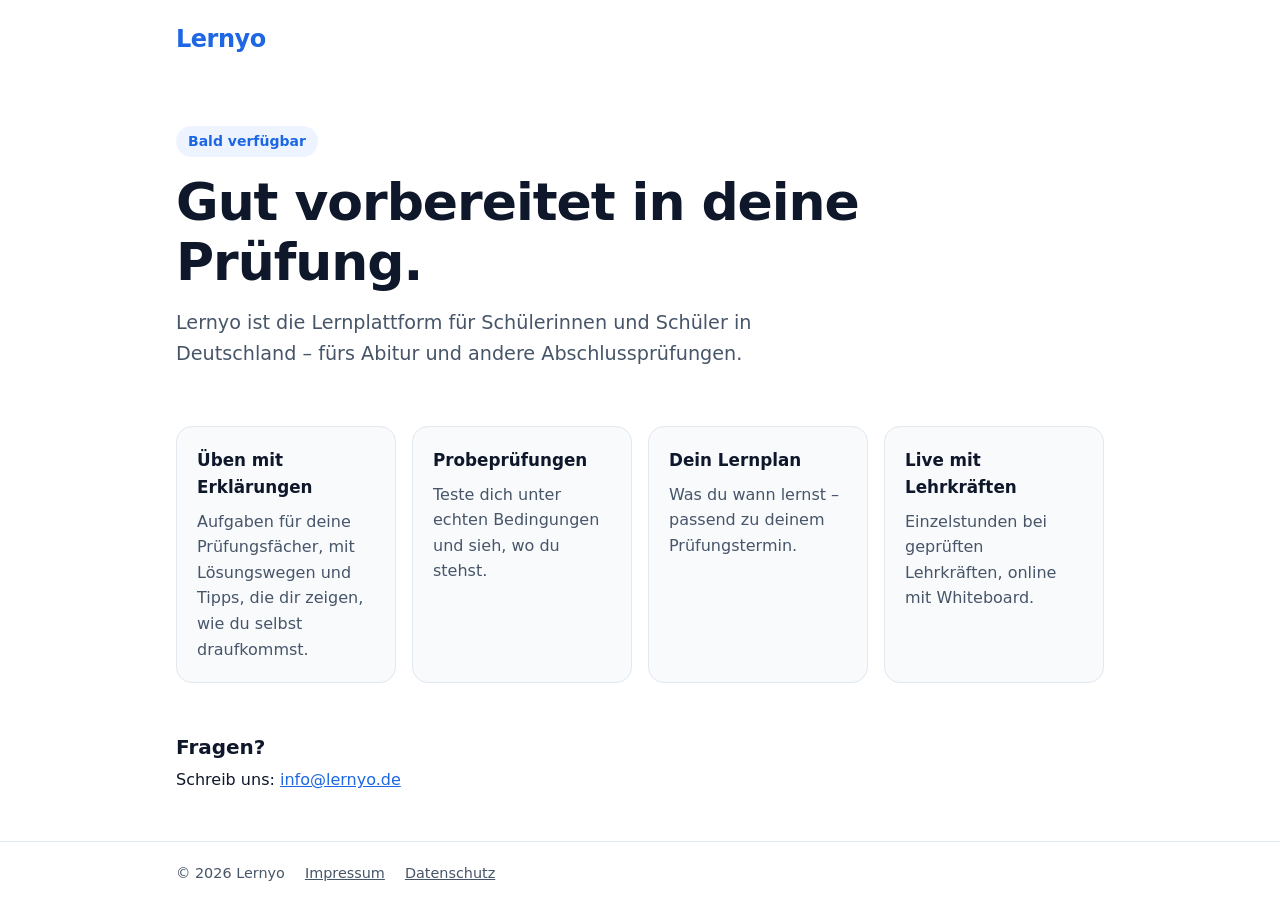
==== index.html @ 86270502 "Lernyo landing page with Impressum and privacy notice Co-Authored-By: Claude Opus 5.5 <noreply@anthr" ====
<!doctype html>
<html lang="de">
<head>
<meta charset="utf-8">
<meta name="viewport" content="width=device-width, initial-scale=1">
<title>Lernyo – Prüfungsvorbereitung für die Schule</title>
<meta name="description" content="Lernyo bereitet dich auf deine Prüfungen vor: Übungsaufgaben mit Erklärungen, Probeprüfungen, dein Lernplan und Live-Unterricht mit geprüften Lehrkräften.">
<link rel="icon" href="favicon.svg" type="image/svg+xml">
<link rel="stylesheet" href="style.css">
</head>
<body>
<header class="top"><div class="wrap"><a class="logo" href="./">Lernyo</a></div></header>
<main class="wrap">
  <section class="hero">
    <p class="badge">Bald verfügbar</p>
    <h1>Gut vorbereitet in deine Prüfung.</h1>
    <p class="lead">Lernyo ist die Lernplattform für Schülerinnen und Schüler in Deutschland – fürs Abitur und andere Abschlussprüfungen.</p>
  </section>
  <section class="features" aria-label="Was dich erwartet">
    <article>
      <h2>Üben mit Erklärungen</h2>
      <p>Aufgaben für deine Prüfungsfächer, mit Lösungswegen und Tipps, die dir zeigen, wie du selbst draufkommst.</p>
    </article>
    <article>
      <h2>Probeprüfungen</h2>
      <p>Teste dich unter echten Bedingungen und sieh, wo du stehst.</p>
    </article>
    <article>
      <h2>Dein Lernplan</h2>
      <p>Was du wann lernst – passend zu deinem Prüfungstermin.</p>
    </article>
    <article>
      <h2>Live mit Lehrkräften</h2>
      <p>Einzelstunden bei geprüften Lehrkräften, online mit Whiteboard.</p>
    </article>
  </section>
  <section class="contact">
    <h2>Fragen?</h2>
    <p>Schreib uns: <a href="mailto:info@lernyo.de">info@lernyo.de</a></p>
  </section>
</main>
<footer><div class="wrap foot">
  <span>© 2026 Lernyo</span>
  <a href="impressum.html">Impressum</a>
  <a href="datenschutz.html">Datenschutz</a>
</div></footer>
</body>
</html>
---- style.css ----
:root {
  --brand: #1d67e4;
  --brand-text: #1d67e4;
  --brand-soft: #eef4ff;
  --text: #0f172a;
  --muted: #475569;
  --bg: #ffffff;
  --card: #f8fafc;
  --border: #e2e8f0;
}
@media (prefers-color-scheme: dark) {
  :root {
    --brand-text: #9dbdfb;
    --brand-soft: #13254a;
    --text: #e2e8f0;
    --muted: #94a3b8;
    --bg: #0b1220;
    --card: #111a2e;
    --border: #1f2a44;
  }
}
* { box-sizing: border-box; }
html { -webkit-text-size-adjust: 100%; }
body {
  margin: 0;
  font-family: system-ui, -apple-system, "Segoe UI", Roboto, "Helvetica Neue", Arial, sans-serif;
  color: var(--text);
  background: var(--bg);
  line-height: 1.6;
}
.wrap { max-width: 960px; margin: 0 auto; padding: 0 16px; }
a { color: var(--brand-text); }
header.top { padding: 20px 0; }
.logo { font-weight: 800; font-size: 1.5rem; color: var(--brand-text); text-decoration: none; letter-spacing: -0.02em; }
.hero { padding: 48px 0 32px; }
.badge {
  display: inline-block; margin: 0 0 16px; padding: 4px 12px; border-radius: 999px;
  background: var(--brand-soft); color: var(--brand-text); font-weight: 600; font-size: .875rem;
}
h1 { font-size: clamp(2rem, 5vw, 3.25rem); line-height: 1.15; margin: 0 0 16px; letter-spacing: -0.02em; }
.lead { font-size: 1.2rem; color: var(--muted); max-width: 640px; margin: 0; }
.features { display: grid; grid-template-columns: repeat(auto-fit, minmax(210px, 1fr)); gap: 16px; padding: 24px 0 40px; }
.features article { background: var(--card); border: 1px solid var(--border); border-radius: 16px; padding: 20px; }
.features h2 { font-size: 1.05rem; margin: 0 0 8px; }
.features p { margin: 0; color: var(--muted); }
.contact { padding: 8px 0 48px; }
.contact h2 { font-size: 1.25rem; margin: 0 0 4px; }
.contact p { margin: 0; }
footer { border-top: 1px solid var(--border); }
.foot { display: flex; flex-wrap: wrap; gap: 20px; padding-top: 20px; padding-bottom: 32px; color: var(--muted); font-size: .9rem; }
.foot a { color: var(--muted); }
.legal { padding-top: 24px; padding-bottom: 48px; }
.legal > * { max-width: 720px; }
.legal h1 { font-size: 2rem; }
.legal h2 { font-size: 1.15rem; margin: 28px 0 6px; }
.legal p { margin: 0 0 8px; }
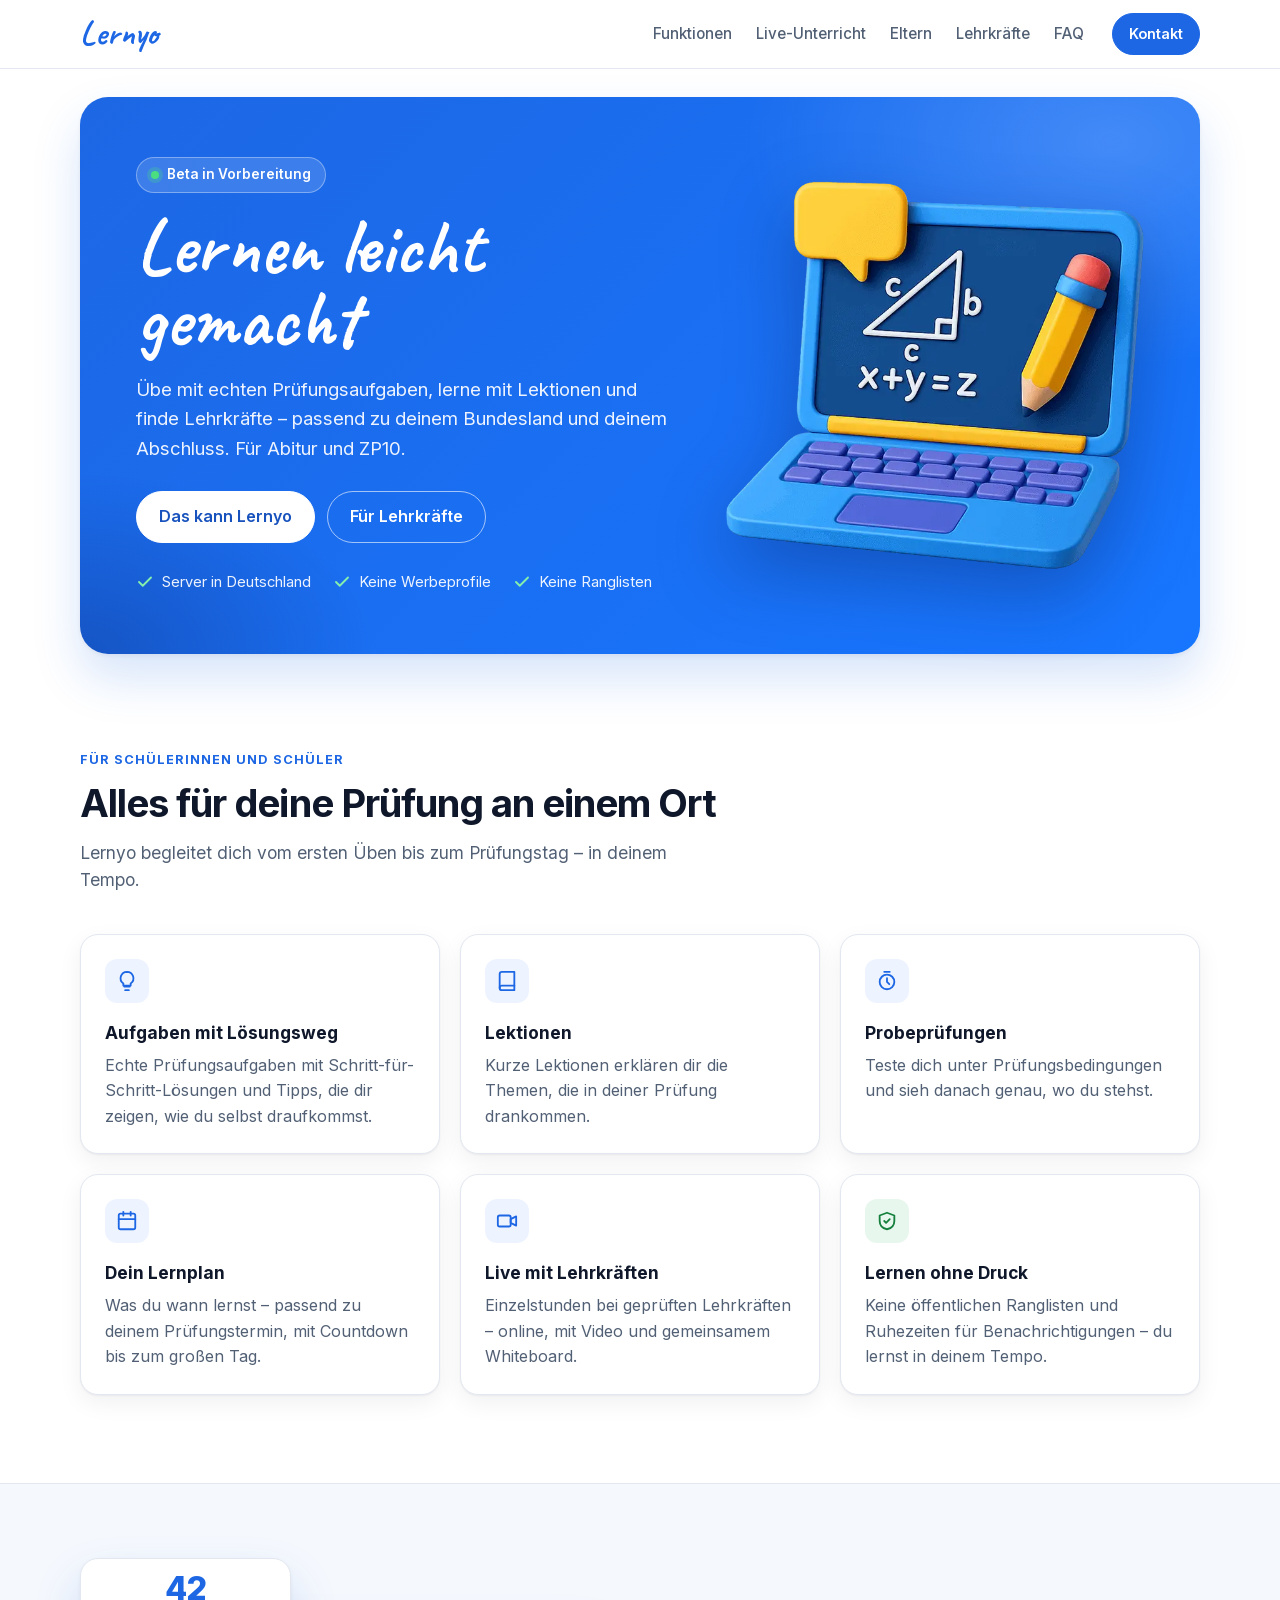
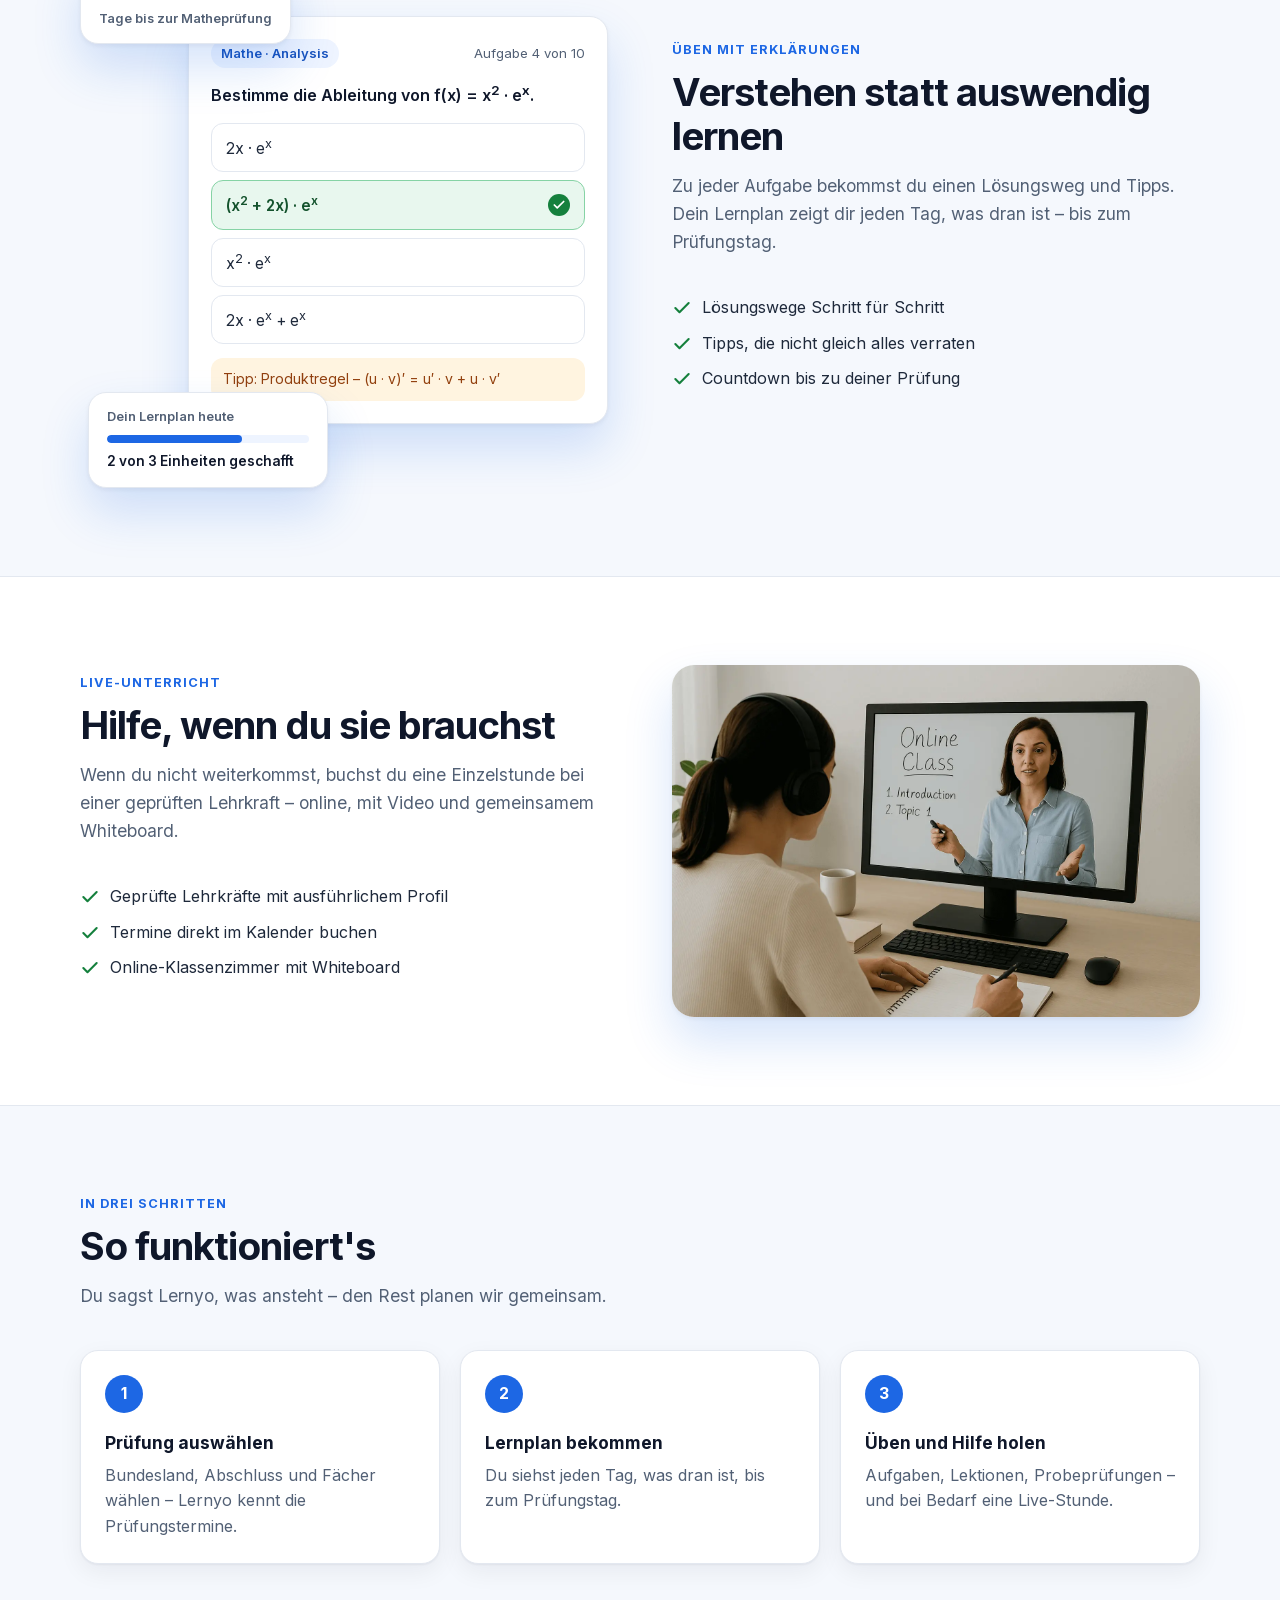
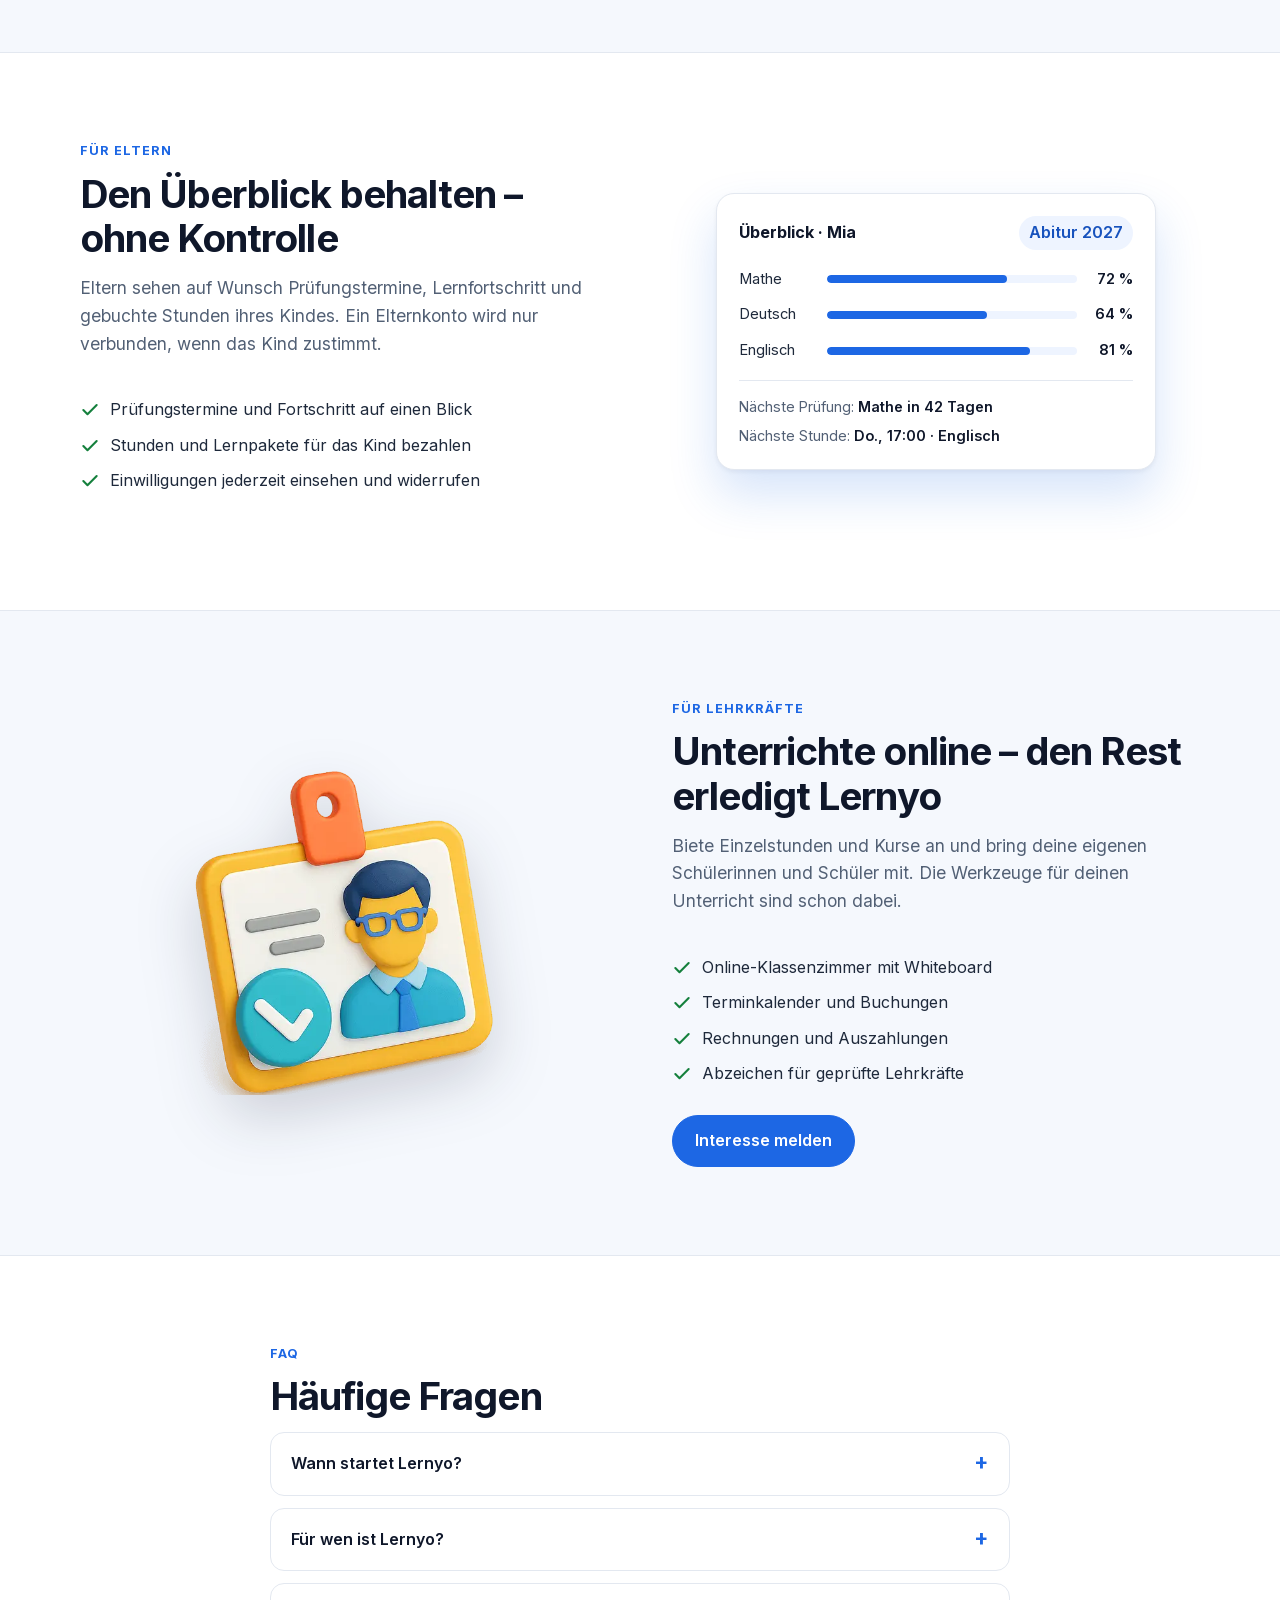
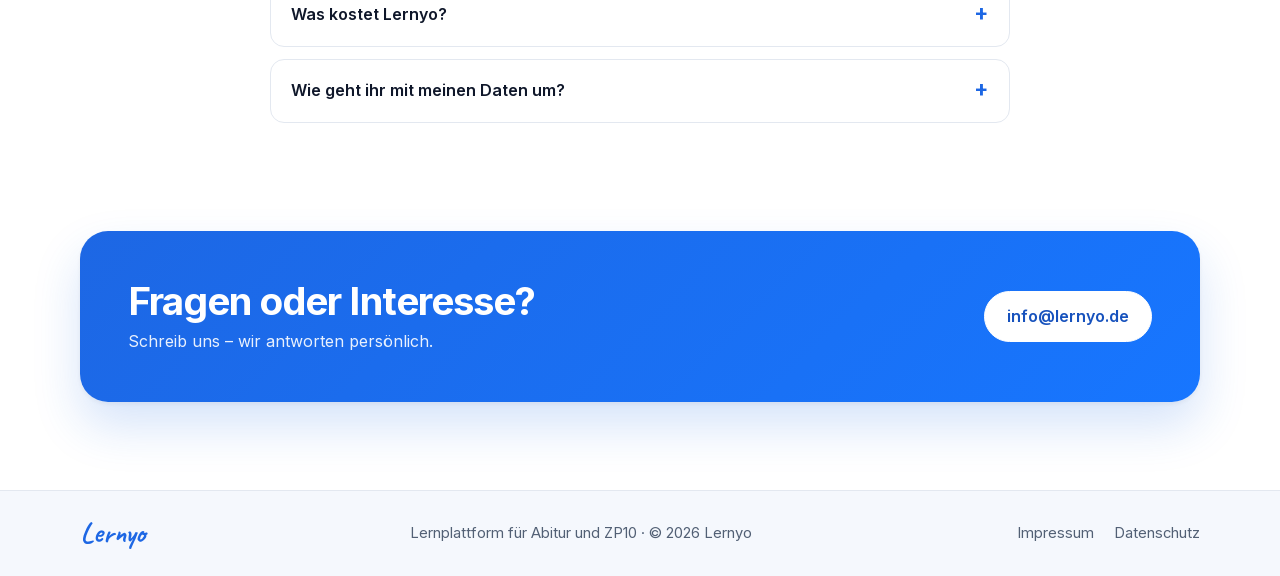
==== commit 92a01485: "Redesign the landing page in the style of the Lernyo app Hero "Lernen leicht gemacht" with the app's" ====
--- a/index.html
+++ b/index.html
@@ -3,46 +3,269 @@
 <head>
 <meta charset="utf-8">
 <meta name="viewport" content="width=device-width, initial-scale=1">
-<title>Lernyo – Prüfungsvorbereitung für die Schule</title>
-<meta name="description" content="Lernyo bereitet dich auf deine Prüfungen vor: Übungsaufgaben mit Erklärungen, Probeprüfungen, dein Lernplan und Live-Unterricht mit geprüften Lehrkräften.">
+<title>Lernyo – Lernen und üben für Abitur & ZP10</title>
+<meta name="description" content="Übe mit echten Prüfungsaufgaben, lerne mit Lektionen und finde Lehrkräfte – passend zu deinem Bundesland und deinem Abschluss. Lernyo für Abitur und ZP10.">
+<meta property="og:title" content="Lernyo – Lernen und üben für Abitur & ZP10">
+<meta property="og:description" content="Echte Prüfungsaufgaben mit Lösungsweg, Lektionen, Lernplan und Live-Unterricht mit geprüften Lehrkräften.">
+<meta property="og:type" content="website">
+<meta property="og:url" content="https://lernyo.de/">
+<meta property="og:locale" content="de_DE">
+<meta name="theme-color" content="#1d67e4">
 <link rel="icon" href="favicon.svg" type="image/svg+xml">
+<link rel="preload" href="fonts/caveat-latin.woff2" as="font" type="font/woff2" crossorigin>
+<link rel="preload" href="fonts/inter-latin.woff2" as="font" type="font/woff2" crossorigin>
 <link rel="stylesheet" href="style.css">
 </head>
 <body>
-<header class="top"><div class="wrap"><a class="logo" href="./">Lernyo</a></div></header>
-<main class="wrap">
+<header class="site-header">
+  <div class="wrap nav">
+    <a class="logo" href="./">Lernyo</a>
+    <nav class="nav-links" aria-label="Hauptnavigation">
+      <a href="#funktionen">Funktionen</a>
+      <a href="#live">Live-Unterricht</a>
+      <a href="#eltern">Eltern</a>
+      <a href="#lehrkraefte">Lehrkräfte</a>
+      <a href="#faq">FAQ</a>
+    </nav>
+    <a class="btn btn-small" href="#kontakt">Kontakt</a>
+  </div>
+</header>
+
+<main>
   <section class="hero">
-    <p class="badge">Bald verfügbar</p>
-    <h1>Gut vorbereitet in deine Prüfung.</h1>
-    <p class="lead">Lernyo ist die Lernplattform für Schülerinnen und Schüler in Deutschland – fürs Abitur und andere Abschlussprüfungen.</p>
-  </section>
-  <section class="features" aria-label="Was dich erwartet">
-    <article>
-      <h2>Üben mit Erklärungen</h2>
-      <p>Aufgaben für deine Prüfungsfächer, mit Lösungswegen und Tipps, die dir zeigen, wie du selbst draufkommst.</p>
-    </article>
-    <article>
-      <h2>Probeprüfungen</h2>
-      <p>Teste dich unter echten Bedingungen und sieh, wo du stehst.</p>
-    </article>
-    <article>
-      <h2>Dein Lernplan</h2>
-      <p>Was du wann lernst – passend zu deinem Prüfungstermin.</p>
-    </article>
-    <article>
-      <h2>Live mit Lehrkräften</h2>
-      <p>Einzelstunden bei geprüften Lehrkräften, online mit Whiteboard.</p>
-    </article>
-  </section>
-  <section class="contact">
-    <h2>Fragen?</h2>
-    <p>Schreib uns: <a href="mailto:info@lernyo.de">info@lernyo.de</a></p>
+    <div class="wrap">
+      <div class="hero-card">
+        <div>
+          <p class="badge"><span class="dot"></span>Beta in Vorbereitung</p>
+          <h1>Lernen leicht gemacht</h1>
+          <p class="lead">Übe mit echten Prüfungsaufgaben, lerne mit Lektionen und finde Lehrkräfte – passend zu deinem Bundesland und deinem Abschluss. Für Abitur und ZP10.</p>
+          <div class="cta-row">
+            <a class="btn btn-white" href="#funktionen">Das kann Lernyo</a>
+            <a class="btn btn-outline-white" href="#lehrkraefte">Für Lehrkräfte</a>
+          </div>
+          <ul class="trust">
+            <li><svg viewBox="0 0 24 24" fill="none" stroke="currentColor" stroke-width="2.5" stroke-linecap="round" stroke-linejoin="round" aria-hidden="true"><path d="M20 6 9 17l-5-5"/></svg>Server in Deutschland</li>
+            <li><svg viewBox="0 0 24 24" fill="none" stroke="currentColor" stroke-width="2.5" stroke-linecap="round" stroke-linejoin="round" aria-hidden="true"><path d="M20 6 9 17l-5-5"/></svg>Keine Werbeprofile</li>
+            <li><svg viewBox="0 0 24 24" fill="none" stroke="currentColor" stroke-width="2.5" stroke-linecap="round" stroke-linejoin="round" aria-hidden="true"><path d="M20 6 9 17l-5-5"/></svg>Keine Ranglisten</li>
+          </ul>
+        </div>
+        <img class="hero-img" src="img/hero-laptop.webp" width="669" height="669" alt="">
+      </div>
+    </div>
+  </section>
+
+  <section class="section" id="funktionen">
+    <div class="wrap">
+      <p class="eyebrow">Für Schülerinnen und Schüler</p>
+      <h2>Alles für deine Prüfung an einem Ort</h2>
+      <p class="section-lead">Lernyo begleitet dich vom ersten Üben bis zum Prüfungstag – in deinem Tempo.</p>
+      <div class="grid-3">
+        <article class="card">
+          <div class="icon"><svg viewBox="0 0 24 24" fill="none" stroke="currentColor" stroke-width="2" stroke-linecap="round" stroke-linejoin="round" aria-hidden="true"><path d="M9 18h6"/><path d="M10 22h4"/><path d="M12 2a7 7 0 0 0-4 12.74V17h8v-2.26A7 7 0 0 0 12 2z"/></svg></div>
+          <h3>Aufgaben mit Lösungsweg</h3>
+          <p>Echte Prüfungsaufgaben mit Schritt-für-Schritt-Lösungen und Tipps, die dir zeigen, wie du selbst draufkommst.</p>
+        </article>
+        <article class="card">
+          <div class="icon"><svg viewBox="0 0 24 24" fill="none" stroke="currentColor" stroke-width="2" stroke-linecap="round" stroke-linejoin="round" aria-hidden="true"><path d="M4 19.5A2.5 2.5 0 0 1 6.5 17H20"/><path d="M6.5 2H20v20H6.5A2.5 2.5 0 0 1 4 19.5v-15A2.5 2.5 0 0 1 6.5 2z"/></svg></div>
+          <h3>Lektionen</h3>
+          <p>Kurze Lektionen erklären dir die Themen, die in deiner Prüfung drankommen.</p>
+        </article>
+        <article class="card">
+          <div class="icon"><svg viewBox="0 0 24 24" fill="none" stroke="currentColor" stroke-width="2" stroke-linecap="round" stroke-linejoin="round" aria-hidden="true"><circle cx="12" cy="13" r="8"/><path d="M12 9v4l2.5 2.5"/><path d="M9 2h6"/></svg></div>
+          <h3>Probeprüfungen</h3>
+          <p>Teste dich unter Prüfungsbedingungen und sieh danach genau, wo du stehst.</p>
+        </article>
+        <article class="card">
+          <div class="icon"><svg viewBox="0 0 24 24" fill="none" stroke="currentColor" stroke-width="2" stroke-linecap="round" stroke-linejoin="round" aria-hidden="true"><rect x="3" y="4" width="18" height="17" rx="2"/><path d="M8 2v4"/><path d="M16 2v4"/><path d="M3 10h18"/></svg></div>
+          <h3>Dein Lernplan</h3>
+          <p>Was du wann lernst – passend zu deinem Prüfungstermin, mit Countdown bis zum großen Tag.</p>
+        </article>
+        <article class="card">
+          <div class="icon"><svg viewBox="0 0 24 24" fill="none" stroke="currentColor" stroke-width="2" stroke-linecap="round" stroke-linejoin="round" aria-hidden="true"><rect x="2" y="6" width="14" height="12" rx="2"/><path d="m16 10 6-3v10l-6-3z"/></svg></div>
+          <h3>Live mit Lehrkräften</h3>
+          <p>Einzelstunden bei geprüften Lehrkräften – online, mit Video und gemeinsamem Whiteboard.</p>
+        </article>
+        <article class="card">
+          <div class="icon green"><svg viewBox="0 0 24 24" fill="none" stroke="currentColor" stroke-width="2" stroke-linecap="round" stroke-linejoin="round" aria-hidden="true"><path d="M12 3 4 6v6c0 5 3.5 8 8 9 4.5-1 8-4 8-9V6z"/><path d="m9 12 2 2 4-4"/></svg></div>
+          <h3>Lernen ohne Druck</h3>
+          <p>Keine öffentlichen Ranglisten und Ruhezeiten für Benachrichtigungen – du lernst in deinem Tempo.</p>
+        </article>
+      </div>
+    </div>
+  </section>
+
+  <section class="section alt" id="ueben">
+    <div class="wrap split">
+      <div class="visual practice-visual" aria-hidden="true">
+        <div class="mock float countdown">
+          <p class="big">42</p>
+          <p class="small-label">Tage bis zur Matheprüfung</p>
+        </div>
+        <div class="mock q-card">
+          <div class="q-head"><span class="chip">Mathe · Analysis</span><span>Aufgabe 4 von 10</span></div>
+          <p class="q-text">Bestimme die Ableitung von f(x) = x<sup>2</sup> · e<sup>x</sup>.</p>
+          <ul class="q-opts">
+            <li><span>2x · e<sup>x</sup></span></li>
+            <li class="ok"><span>(x<sup>2</sup> + 2x) · e<sup>x</sup></span><span class="tick"><svg viewBox="0 0 24 24" fill="none" stroke="currentColor" stroke-width="3" stroke-linecap="round" stroke-linejoin="round"><path d="M20 6 9 17l-5-5"/></svg></span></li>
+            <li><span>x<sup>2</sup> · e<sup>x</sup></span></li>
+            <li><span>2x · e<sup>x</sup> + e<sup>x</sup></span></li>
+          </ul>
+          <p class="q-hint">Tipp: Produktregel – (u · v)′ = u′ · v + u · v′</p>
+        </div>
+        <div class="mock float plan">
+          <p class="small-label">Dein Lernplan heute</p>
+          <div class="meter"><span style="width: 67%"></span></div>
+          <p class="plan-meta">2 von 3 Einheiten geschafft</p>
+        </div>
+      </div>
+      <div>
+        <p class="eyebrow">Üben mit Erklärungen</p>
+        <h2>Verstehen statt auswendig lernen</h2>
+        <p class="section-lead">Zu jeder Aufgabe bekommst du einen Lösungsweg und Tipps. Dein Lernplan zeigt dir jeden Tag, was dran ist – bis zum Prüfungstag.</p>
+        <ul class="checks">
+          <li><svg viewBox="0 0 24 24" fill="none" stroke="currentColor" stroke-width="2.5" stroke-linecap="round" stroke-linejoin="round" aria-hidden="true"><path d="M20 6 9 17l-5-5"/></svg>Lösungswege Schritt für Schritt</li>
+          <li><svg viewBox="0 0 24 24" fill="none" stroke="currentColor" stroke-width="2.5" stroke-linecap="round" stroke-linejoin="round" aria-hidden="true"><path d="M20 6 9 17l-5-5"/></svg>Tipps, die nicht gleich alles verraten</li>
+          <li><svg viewBox="0 0 24 24" fill="none" stroke="currentColor" stroke-width="2.5" stroke-linecap="round" stroke-linejoin="round" aria-hidden="true"><path d="M20 6 9 17l-5-5"/></svg>Countdown bis zu deiner Prüfung</li>
+        </ul>
+      </div>
+    </div>
+  </section>
+
+  <section class="section" id="live">
+    <div class="wrap split">
+      <div>
+        <p class="eyebrow">Live-Unterricht</p>
+        <h2>Hilfe, wenn du sie brauchst</h2>
+        <p class="section-lead">Wenn du nicht weiterkommst, buchst du eine Einzelstunde bei einer geprüften Lehrkraft – online, mit Video und gemeinsamem Whiteboard.</p>
+        <ul class="checks">
+          <li><svg viewBox="0 0 24 24" fill="none" stroke="currentColor" stroke-width="2.5" stroke-linecap="round" stroke-linejoin="round" aria-hidden="true"><path d="M20 6 9 17l-5-5"/></svg>Geprüfte Lehrkräfte mit ausführlichem Profil</li>
+          <li><svg viewBox="0 0 24 24" fill="none" stroke="currentColor" stroke-width="2.5" stroke-linecap="round" stroke-linejoin="round" aria-hidden="true"><path d="M20 6 9 17l-5-5"/></svg>Termine direkt im Kalender buchen</li>
+          <li><svg viewBox="0 0 24 24" fill="none" stroke="currentColor" stroke-width="2.5" stroke-linecap="round" stroke-linejoin="round" aria-hidden="true"><path d="M20 6 9 17l-5-5"/></svg>Online-Klassenzimmer mit Whiteboard</li>
+        </ul>
+      </div>
+      <div class="visual">
+        <img class="photo" src="img/online-class.webp" width="1536" height="1024" loading="lazy" decoding="async" alt="Eine Schülerin mit Kopfhörern verfolgt am Bildschirm eine Online-Unterrichtsstunde.">
+      </div>
+    </div>
+  </section>
+
+  <section class="section alt" id="so-gehts">
+    <div class="wrap">
+      <p class="eyebrow">In drei Schritten</p>
+      <h2>So funktioniert's</h2>
+      <p class="section-lead">Du sagst Lernyo, was ansteht – den Rest planen wir gemeinsam.</p>
+      <ol class="steps">
+        <li class="card">
+          <span class="step-num">1</span>
+          <h3>Prüfung auswählen</h3>
+          <p>Bundesland, Abschluss und Fächer wählen – Lernyo kennt die Prüfungstermine.</p>
+        </li>
+        <li class="card">
+          <span class="step-num">2</span>
+          <h3>Lernplan bekommen</h3>
+          <p>Du siehst jeden Tag, was dran ist, bis zum Prüfungstag.</p>
+        </li>
+        <li class="card">
+          <span class="step-num">3</span>
+          <h3>Üben und Hilfe holen</h3>
+          <p>Aufgaben, Lektionen, Probeprüfungen – und bei Bedarf eine Live-Stunde.</p>
+        </li>
+      </ol>
+    </div>
+  </section>
+
+  <section class="section" id="eltern">
+    <div class="wrap split">
+      <div>
+        <p class="eyebrow">Für Eltern</p>
+        <h2>Den Überblick behalten – ohne Kontrolle</h2>
+        <p class="section-lead">Eltern sehen auf Wunsch Prüfungstermine, Lernfortschritt und gebuchte Stunden ihres Kindes. Ein Elternkonto wird nur verbunden, wenn das Kind zustimmt.</p>
+        <ul class="checks">
+          <li><svg viewBox="0 0 24 24" fill="none" stroke="currentColor" stroke-width="2.5" stroke-linecap="round" stroke-linejoin="round" aria-hidden="true"><path d="M20 6 9 17l-5-5"/></svg>Prüfungstermine und Fortschritt auf einen Blick</li>
+          <li><svg viewBox="0 0 24 24" fill="none" stroke="currentColor" stroke-width="2.5" stroke-linecap="round" stroke-linejoin="round" aria-hidden="true"><path d="M20 6 9 17l-5-5"/></svg>Stunden und Lernpakete für das Kind bezahlen</li>
+          <li><svg viewBox="0 0 24 24" fill="none" stroke="currentColor" stroke-width="2.5" stroke-linecap="round" stroke-linejoin="round" aria-hidden="true"><path d="M20 6 9 17l-5-5"/></svg>Einwilligungen jederzeit einsehen und widerrufen</li>
+        </ul>
+      </div>
+      <div class="visual" aria-hidden="true">
+        <div class="mock parent">
+          <div class="parent-head"><strong>Überblick · Mia</strong><span class="chip">Abitur 2027</span></div>
+          <div class="subject-row"><span>Mathe</span><div class="meter"><span style="width: 72%"></span></div><b>72 %</b></div>
+          <div class="subject-row"><span>Deutsch</span><div class="meter"><span style="width: 64%"></span></div><b>64 %</b></div>
+          <div class="subject-row"><span>Englisch</span><div class="meter"><span style="width: 81%"></span></div><b>81 %</b></div>
+          <div class="parent-foot">
+            <span>Nächste Prüfung: <b>Mathe in 42 Tagen</b></span>
+            <span>Nächste Stunde: <b>Do., 17:00 · Englisch</b></span>
+          </div>
+        </div>
+      </div>
+    </div>
+  </section>
+
+  <section class="section alt" id="lehrkraefte">
+    <div class="wrap split">
+      <div class="visual">
+        <img class="badge-img" src="img/teacher-badge.webp" width="472" height="509" loading="lazy" decoding="async" alt="">
+      </div>
+      <div>
+        <p class="eyebrow">Für Lehrkräfte</p>
+        <h2>Unterrichte online – den Rest erledigt Lernyo</h2>
+        <p class="section-lead">Biete Einzelstunden und Kurse an und bring deine eigenen Schülerinnen und Schüler mit. Die Werkzeuge für deinen Unterricht sind schon dabei.</p>
+        <ul class="checks">
+          <li><svg viewBox="0 0 24 24" fill="none" stroke="currentColor" stroke-width="2.5" stroke-linecap="round" stroke-linejoin="round" aria-hidden="true"><path d="M20 6 9 17l-5-5"/></svg>Online-Klassenzimmer mit Whiteboard</li>
+          <li><svg viewBox="0 0 24 24" fill="none" stroke="currentColor" stroke-width="2.5" stroke-linecap="round" stroke-linejoin="round" aria-hidden="true"><path d="M20 6 9 17l-5-5"/></svg>Terminkalender und Buchungen</li>
+          <li><svg viewBox="0 0 24 24" fill="none" stroke="currentColor" stroke-width="2.5" stroke-linecap="round" stroke-linejoin="round" aria-hidden="true"><path d="M20 6 9 17l-5-5"/></svg>Rechnungen und Auszahlungen</li>
+          <li><svg viewBox="0 0 24 24" fill="none" stroke="currentColor" stroke-width="2.5" stroke-linecap="round" stroke-linejoin="round" aria-hidden="true"><path d="M20 6 9 17l-5-5"/></svg>Abzeichen für geprüfte Lehrkräfte</li>
+        </ul>
+        <a class="btn" href="mailto:info@lernyo.de">Interesse melden</a>
+      </div>
+    </div>
+  </section>
+
+  <section class="section" id="faq">
+    <div class="wrap faq">
+      <p class="eyebrow">FAQ</p>
+      <h2>Häufige Fragen</h2>
+      <details>
+        <summary>Wann startet Lernyo?</summary>
+        <p>Wir bereiten gerade die Beta-Phase vor. Wenn du von Anfang an dabei sein möchtest, schreib uns an <a href="mailto:info@lernyo.de">info@lernyo.de</a>.</p>
+      </details>
+      <details>
+        <summary>Für wen ist Lernyo?</summary>
+        <p>Für Schülerinnen und Schüler ab 14 Jahren, die sich auf das Abitur oder die ZP10 vorbereiten – und für ihre Eltern und Lehrkräfte.</p>
+      </details>
+      <details>
+        <summary>Was kostet Lernyo?</summary>
+        <p>Die Preise veröffentlichen wir zum Start der Beta.</p>
+      </details>
+      <details>
+        <summary>Wie geht ihr mit meinen Daten um?</summary>
+        <p>Lernyo läuft auf Servern in Deutschland. Wir verkaufen keine Daten, erstellen keine Werbeprofile und zeigen keine öffentlichen Ranglisten. Diese Website setzt keine Cookies – mehr dazu in der <a href="datenschutz.html">Datenschutzerklärung</a>.</p>
+      </details>
+    </div>
+  </section>
+
+  <section class="contact-band" id="kontakt">
+    <div class="wrap">
+      <div class="contact-box">
+        <div>
+          <h2>Fragen oder Interesse?</h2>
+          <p>Schreib uns – wir antworten persönlich.</p>
+        </div>
+        <a class="btn btn-white" href="mailto:info@lernyo.de">info@lernyo.de</a>
+      </div>
+    </div>
   </section>
 </main>
-<footer><div class="wrap foot">
-  <span>© 2026 Lernyo</span>
-  <a href="impressum.html">Impressum</a>
-  <a href="datenschutz.html">Datenschutz</a>
-</div></footer>
+
+<footer class="site-footer">
+  <div class="wrap foot">
+    <a class="logo" href="./">Lernyo</a>
+    <span>Lernplattform für Abitur und ZP10 · © 2026 Lernyo</span>
+    <nav aria-label="Rechtliches">
+      <a href="impressum.html">Impressum</a>
+      <a href="datenschutz.html">Datenschutz</a>
+    </nav>
+  </div>
+</footer>
 </body>
 </html>
--- a/style.css
+++ b/style.css
@@ -1,56 +1,215 @@
+@font-face {
+  font-family: "Inter";
+  src: url("fonts/inter-latin.woff2") format("woff2");
+  font-weight: 100 900;
+  font-style: normal;
+  font-display: swap;
+}
+@font-face {
+  font-family: "Caveat";
+  src: url("fonts/caveat-latin.woff2") format("woff2");
+  font-weight: 400 700;
+  font-style: normal;
+  font-display: swap;
+}
 :root {
   --brand: #1d67e4;
-  --brand-text: #1d67e4;
-  --brand-soft: #eef4ff;
-  --text: #0f172a;
-  --muted: #475569;
+  --brand-dark: #1752bd;
+  --brand-50: #eef4ff;
+  --brand-100: #dce7fe;
+  --brand-200: #c9dafe;
+  --ink: #0f172a;
+  --text: #1e293b;
+  --muted: #526075;
   --bg: #ffffff;
-  --card: #f8fafc;
-  --border: #e2e8f0;
-}
-@media (prefers-color-scheme: dark) {
-  :root {
-    --brand-text: #9dbdfb;
-    --brand-soft: #13254a;
-    --text: #e2e8f0;
-    --muted: #94a3b8;
-    --bg: #0b1220;
-    --card: #111a2e;
-    --border: #1f2a44;
-  }
+  --bg-alt: #f5f8fd;
+  --border: #e3e8f0;
+  --green: #15803d;
+  --green-50: #e8f7ee;
+  --amber: #b45309;
+  --amber-50: #fff4e0;
+  --rose: #e11d48;
+  --radius: 18px;
+  --shadow: 0 1px 2px rgba(15, 23, 42, .05), 0 8px 24px rgba(15, 23, 42, .06);
+  --shadow-lg: 0 2px 4px rgba(15, 23, 42, .05), 0 24px 48px rgba(29, 103, 228, .18);
+  color-scheme: light;
 }
 * { box-sizing: border-box; }
-html { -webkit-text-size-adjust: 100%; }
+html { -webkit-text-size-adjust: 100%; scroll-behavior: smooth; }
 body {
   margin: 0;
-  font-family: system-ui, -apple-system, "Segoe UI", Roboto, "Helvetica Neue", Arial, sans-serif;
+  font-family: "Inter", system-ui, -apple-system, "Segoe UI", Roboto, "Helvetica Neue", Arial, sans-serif;
   color: var(--text);
   background: var(--bg);
   line-height: 1.6;
 }
-.wrap { max-width: 960px; margin: 0 auto; padding: 0 16px; }
-a { color: var(--brand-text); }
-header.top { padding: 20px 0; }
-.logo { font-weight: 800; font-size: 1.5rem; color: var(--brand-text); text-decoration: none; letter-spacing: -0.02em; }
-.hero { padding: 48px 0 32px; }
+img, svg { display: block; }
+a { color: var(--brand); }
+.wrap { max-width: 1160px; margin: 0 auto; padding: 0 20px; }
+
+/* Header */
+.site-header {
+  position: sticky; top: 0; z-index: 10;
+  background: rgba(255, 255, 255, .9);
+  -webkit-backdrop-filter: saturate(180%) blur(12px);
+  backdrop-filter: saturate(180%) blur(12px);
+  border-bottom: 1px solid var(--border);
+}
+.nav { display: flex; align-items: center; gap: 28px; height: 68px; }
+.logo { font-family: "Caveat", "Segoe Script", cursive; font-weight: 700; font-size: 2.1rem; line-height: 1; color: var(--brand); text-decoration: none; }
+.nav-links { display: flex; gap: 24px; margin-left: auto; }
+.nav-links a { color: var(--muted); text-decoration: none; font-weight: 500; font-size: .95rem; }
+.nav-links a:hover { color: var(--ink); }
+
+/* Buttons */
+.btn {
+  display: inline-flex; align-items: center; justify-content: center; gap: 8px;
+  padding: 12px 22px; border-radius: 999px; border: 1px solid var(--brand);
+  background: var(--brand); color: #fff; font-weight: 600; text-decoration: none;
+  transition: background .15s, border-color .15s, color .15s;
+}
+.btn:hover { background: var(--brand-dark); border-color: var(--brand-dark); }
+.btn-small { padding: 8px 16px; font-size: .9rem; }
+.btn-white { background: #fff; color: var(--brand-dark); border-color: #fff; }
+.btn-white:hover { background: var(--brand-50); border-color: var(--brand-50); }
+.btn-outline-white { background: transparent; color: #fff; border-color: rgba(255, 255, 255, .6); }
+.btn-outline-white:hover { background: rgba(255, 255, 255, .12); border-color: #fff; }
+
+section[id] { scroll-margin-top: 72px; }
+
+/* Hero */
+.hero { padding: 28px 0 8px; }
+.hero-card {
+  display: grid; grid-template-columns: 1.15fr .85fr; align-items: center; gap: 24px;
+  padding: 60px 56px; border-radius: 28px; color: #fff; box-shadow: var(--shadow-lg);
+  background:
+    radial-gradient(520px 320px at 92% 8%, rgba(255, 255, 255, .18), transparent 70%),
+    radial-gradient(420px 260px at 0% 100%, rgba(10, 40, 120, .35), transparent 70%),
+    linear-gradient(135deg, #1d67e4 0%, #1776ff 100%);
+}
 .badge {
-  display: inline-block; margin: 0 0 16px; padding: 4px 12px; border-radius: 999px;
-  background: var(--brand-soft); color: var(--brand-text); font-weight: 600; font-size: .875rem;
-}
-h1 { font-size: clamp(2rem, 5vw, 3.25rem); line-height: 1.15; margin: 0 0 16px; letter-spacing: -0.02em; }
-.lead { font-size: 1.2rem; color: var(--muted); max-width: 640px; margin: 0; }
-.features { display: grid; grid-template-columns: repeat(auto-fit, minmax(210px, 1fr)); gap: 16px; padding: 24px 0 40px; }
-.features article { background: var(--card); border: 1px solid var(--border); border-radius: 16px; padding: 20px; }
-.features h2 { font-size: 1.05rem; margin: 0 0 8px; }
-.features p { margin: 0; color: var(--muted); }
-.contact { padding: 8px 0 48px; }
-.contact h2 { font-size: 1.25rem; margin: 0 0 4px; }
-.contact p { margin: 0; }
-footer { border-top: 1px solid var(--border); }
-.foot { display: flex; flex-wrap: wrap; gap: 20px; padding-top: 20px; padding-bottom: 32px; color: var(--muted); font-size: .9rem; }
-.foot a { color: var(--muted); }
-.legal { padding-top: 24px; padding-bottom: 48px; }
-.legal > * { max-width: 720px; }
-.legal h1 { font-size: 2rem; }
-.legal h2 { font-size: 1.15rem; margin: 28px 0 6px; }
-.legal p { margin: 0 0 8px; }
+  display: inline-flex; align-items: center; gap: 8px; margin: 0 0 18px; padding: 6px 14px;
+  border-radius: 999px; background: rgba(255, 255, 255, .14); border: 1px solid rgba(255, 255, 255, .35);
+  color: #fff; font-weight: 600; font-size: .85rem;
+}
+.badge .dot { width: 8px; height: 8px; border-radius: 50%; background: #4ade80; box-shadow: 0 0 0 4px rgba(74, 222, 128, .25); }
+.hero h1 { font-family: "Caveat", "Segoe Script", cursive; font-weight: 700; font-size: clamp(3rem, 6.4vw, 4.8rem); line-height: .95; color: #fff; margin: 0 0 18px; }
+.hero .lead { font-size: 1.15rem; color: rgba(255, 255, 255, .92); max-width: 540px; margin: 0 0 28px; }
+.cta-row { display: flex; flex-wrap: wrap; gap: 12px; margin-bottom: 28px; }
+.trust { display: flex; flex-wrap: wrap; gap: 10px 22px; list-style: none; padding: 0; margin: 0; color: rgba(255, 255, 255, .92); font-size: .92rem; }
+.trust li { display: flex; align-items: center; gap: 8px; }
+.trust svg { width: 18px; height: 18px; color: #86efac; }
+.hero-img { width: 100%; max-width: 420px; height: auto; margin: 0 auto; filter: drop-shadow(0 28px 36px rgba(8, 28, 90, .35)); }
+
+/* Sections */
+.section { padding: 88px 0; }
+.section.alt { background: var(--bg-alt); border-top: 1px solid var(--border); border-bottom: 1px solid var(--border); }
+.eyebrow { color: var(--brand); font-weight: 700; text-transform: uppercase; letter-spacing: .08em; font-size: .8rem; margin: 0 0 10px; }
+h2 { font-size: clamp(1.7rem, 3.2vw, 2.4rem); line-height: 1.15; letter-spacing: -.025em; color: var(--ink); margin: 0 0 14px; }
+.section-lead { color: var(--muted); font-size: 1.08rem; max-width: 640px; margin: 0 0 40px; }
+.grid-3 { display: grid; grid-template-columns: repeat(3, 1fr); gap: 20px; }
+.card { background: #fff; border: 1px solid var(--border); border-radius: var(--radius); padding: 24px; box-shadow: var(--shadow); }
+.card h3 { font-size: 1.08rem; color: var(--ink); margin: 16px 0 6px; }
+.card p { margin: 0; color: var(--muted); }
+.icon { width: 44px; height: 44px; border-radius: 12px; display: grid; place-items: center; background: var(--brand-50); color: var(--brand); }
+.icon svg { width: 22px; height: 22px; }
+.icon.green { background: var(--green-50); color: var(--green); }
+.icon.amber { background: var(--amber-50); color: var(--amber); }
+
+.split { display: grid; grid-template-columns: 1fr 1fr; gap: 64px; align-items: center; }
+.checks { list-style: none; padding: 0; margin: 22px 0 28px; display: grid; gap: 10px; }
+.checks li { display: flex; gap: 10px; align-items: flex-start; }
+.checks svg { flex: none; width: 20px; height: 20px; color: var(--green); margin-top: 3px; }
+.photo { width: 100%; height: auto; border-radius: 22px; box-shadow: var(--shadow-lg); }
+.badge-img { width: min(300px, 72%); height: auto; margin: 0 auto; filter: drop-shadow(0 24px 30px rgba(15, 23, 42, .18)); }
+
+/* Product illustrations */
+.mock { background: #fff; border: 1px solid var(--border); border-radius: var(--radius); box-shadow: var(--shadow-lg); }
+.practice-visual { position: relative; padding: 44px 0 64px; }
+.q-card { padding: 22px; margin-left: auto; max-width: 420px; }
+.q-head { display: flex; justify-content: space-between; align-items: center; gap: 12px; margin-bottom: 12px; font-size: .82rem; color: var(--muted); }
+.chip { background: var(--brand-50); color: var(--brand-dark); padding: 4px 10px; border-radius: 999px; font-weight: 600; }
+.q-text { font-weight: 600; color: var(--ink); margin: 0 0 14px; }
+.q-opts { list-style: none; padding: 0; margin: 0 0 14px; display: grid; gap: 8px; }
+.q-opts li { display: flex; justify-content: space-between; align-items: center; gap: 12px; padding: 10px 14px; border: 1px solid var(--border); border-radius: 12px; font-size: .95rem; }
+.q-opts li.ok { border-color: #86d3a5; background: var(--green-50); color: #14532d; font-weight: 600; }
+.tick { display: inline-grid; place-items: center; width: 22px; height: 22px; border-radius: 50%; background: var(--green); color: #fff; flex: none; }
+.tick svg { width: 14px; height: 14px; }
+.q-hint { margin: 0; padding: 10px 12px; border-radius: 12px; background: var(--amber-50); color: #92400e; font-size: .88rem; }
+.float { position: absolute; padding: 14px 18px; }
+.countdown { left: 0; top: -14px; text-align: center; }
+.countdown .big { font-size: 2rem; font-weight: 800; color: var(--brand); line-height: 1; margin: 0 0 4px; }
+.small-label { margin: 0; font-size: .8rem; color: var(--muted); font-weight: 600; }
+.plan { left: 8px; bottom: 0; width: 240px; }
+.plan .small-label { margin-bottom: 8px; }
+.meter { height: 8px; border-radius: 999px; background: var(--brand-50); overflow: hidden; }
+.meter span { display: block; height: 100%; border-radius: inherit; background: var(--brand); }
+.plan-meta { margin: 8px 0 0; font-size: .85rem; color: var(--ink); font-weight: 600; }
+
+.parent { padding: 22px; max-width: 440px; margin: 0 auto; }
+.parent-head { display: flex; justify-content: space-between; align-items: center; gap: 12px; margin-bottom: 18px; }
+.parent-head strong { color: var(--ink); }
+.subject-row { display: grid; grid-template-columns: 76px 1fr 44px; gap: 12px; align-items: center; font-size: .92rem; margin-bottom: 12px; }
+.subject-row b { text-align: right; color: var(--ink); font-weight: 600; }
+.parent-foot { border-top: 1px solid var(--border); margin-top: 18px; padding-top: 14px; display: grid; gap: 6px; font-size: .9rem; color: var(--muted); }
+.parent-foot b { color: var(--ink); font-weight: 600; }
+
+.steps { display: grid; grid-template-columns: repeat(3, 1fr); gap: 20px; list-style: none; padding: 0; margin: 0; }
+.step-num { width: 38px; height: 38px; border-radius: 50%; background: var(--brand); color: #fff; display: grid; place-items: center; font-weight: 700; }
+
+/* FAQ */
+.faq { max-width: 780px; }
+.faq details { border: 1px solid var(--border); border-radius: 14px; background: #fff; padding: 0 20px; margin-bottom: 12px; }
+.faq summary { cursor: pointer; list-style: none; padding: 18px 0; font-weight: 600; color: var(--ink); display: flex; justify-content: space-between; gap: 16px; }
+.faq summary::-webkit-details-marker { display: none; }
+.faq summary::after { content: "+"; font-size: 1.4rem; line-height: 1; color: var(--brand); }
+.faq details[open] summary::after { content: "–"; }
+.faq details p { margin: 0 0 18px; color: var(--muted); }
+
+/* Contact */
+.contact-band { padding: 8px 0 88px; }
+.contact-box {
+  display: flex; flex-wrap: wrap; justify-content: space-between; align-items: center; gap: 24px;
+  padding: 48px; border-radius: 28px; color: #fff; box-shadow: var(--shadow-lg);
+  background: linear-gradient(135deg, #1d67e4 0%, #1776ff 100%);
+}
+.contact-box h2 { color: #fff; margin: 0 0 6px; }
+.contact-box p { margin: 0; color: rgba(255, 255, 255, .9); }
+
+/* Footer */
+.site-footer { border-top: 1px solid var(--border); background: var(--bg-alt); }
+.foot { display: flex; flex-wrap: wrap; justify-content: space-between; align-items: center; gap: 16px 24px; padding-top: 28px; padding-bottom: 28px; color: var(--muted); font-size: .92rem; }
+.foot .logo { font-size: 1.8rem; }
+.foot nav { display: flex; gap: 20px; }
+.foot a:not(.logo) { color: var(--muted); text-decoration: none; }
+.foot a:not(.logo):hover { color: var(--ink); }
+
+/* Legal pages */
+.legal { padding-top: 48px; padding-bottom: 72px; }
+.legal > * { max-width: 760px; }
+.legal h1 { font-size: 2.2rem; color: var(--ink); letter-spacing: -.02em; margin: 0 0 12px; }
+.legal h2 { font-size: 1.2rem; margin: 32px 0 8px; }
+.legal p { margin: 0 0 10px; }
+
+/* Responsive */
+@media (max-width: 900px) {
+  .hero-card { grid-template-columns: 1fr; padding: 40px 28px; }
+  .hero-img { max-width: 300px; }
+  .split { grid-template-columns: 1fr; gap: 40px; }
+  .split .visual { order: 2; }
+  .practice-visual { padding: 0; display: grid; grid-template-columns: 1fr 1fr; gap: 12px; }
+  .q-card { grid-column: 1 / -1; margin: 0; max-width: none; }
+  .float { position: static; width: auto; }
+  .grid-3, .steps { grid-template-columns: repeat(2, 1fr); }
+}
+@media (max-width: 760px) {
+  .nav-links { display: none; }
+  .nav .btn-small { margin-left: auto; }
+}
+@media (max-width: 600px) {
+  .section { padding: 64px 0; }
+  .hero { padding-top: 16px; }
+  .hero-card { padding: 32px 22px; border-radius: 22px; }
+  .grid-3, .steps { grid-template-columns: 1fr; }
+  .contact-box { padding: 32px 24px; }
+}
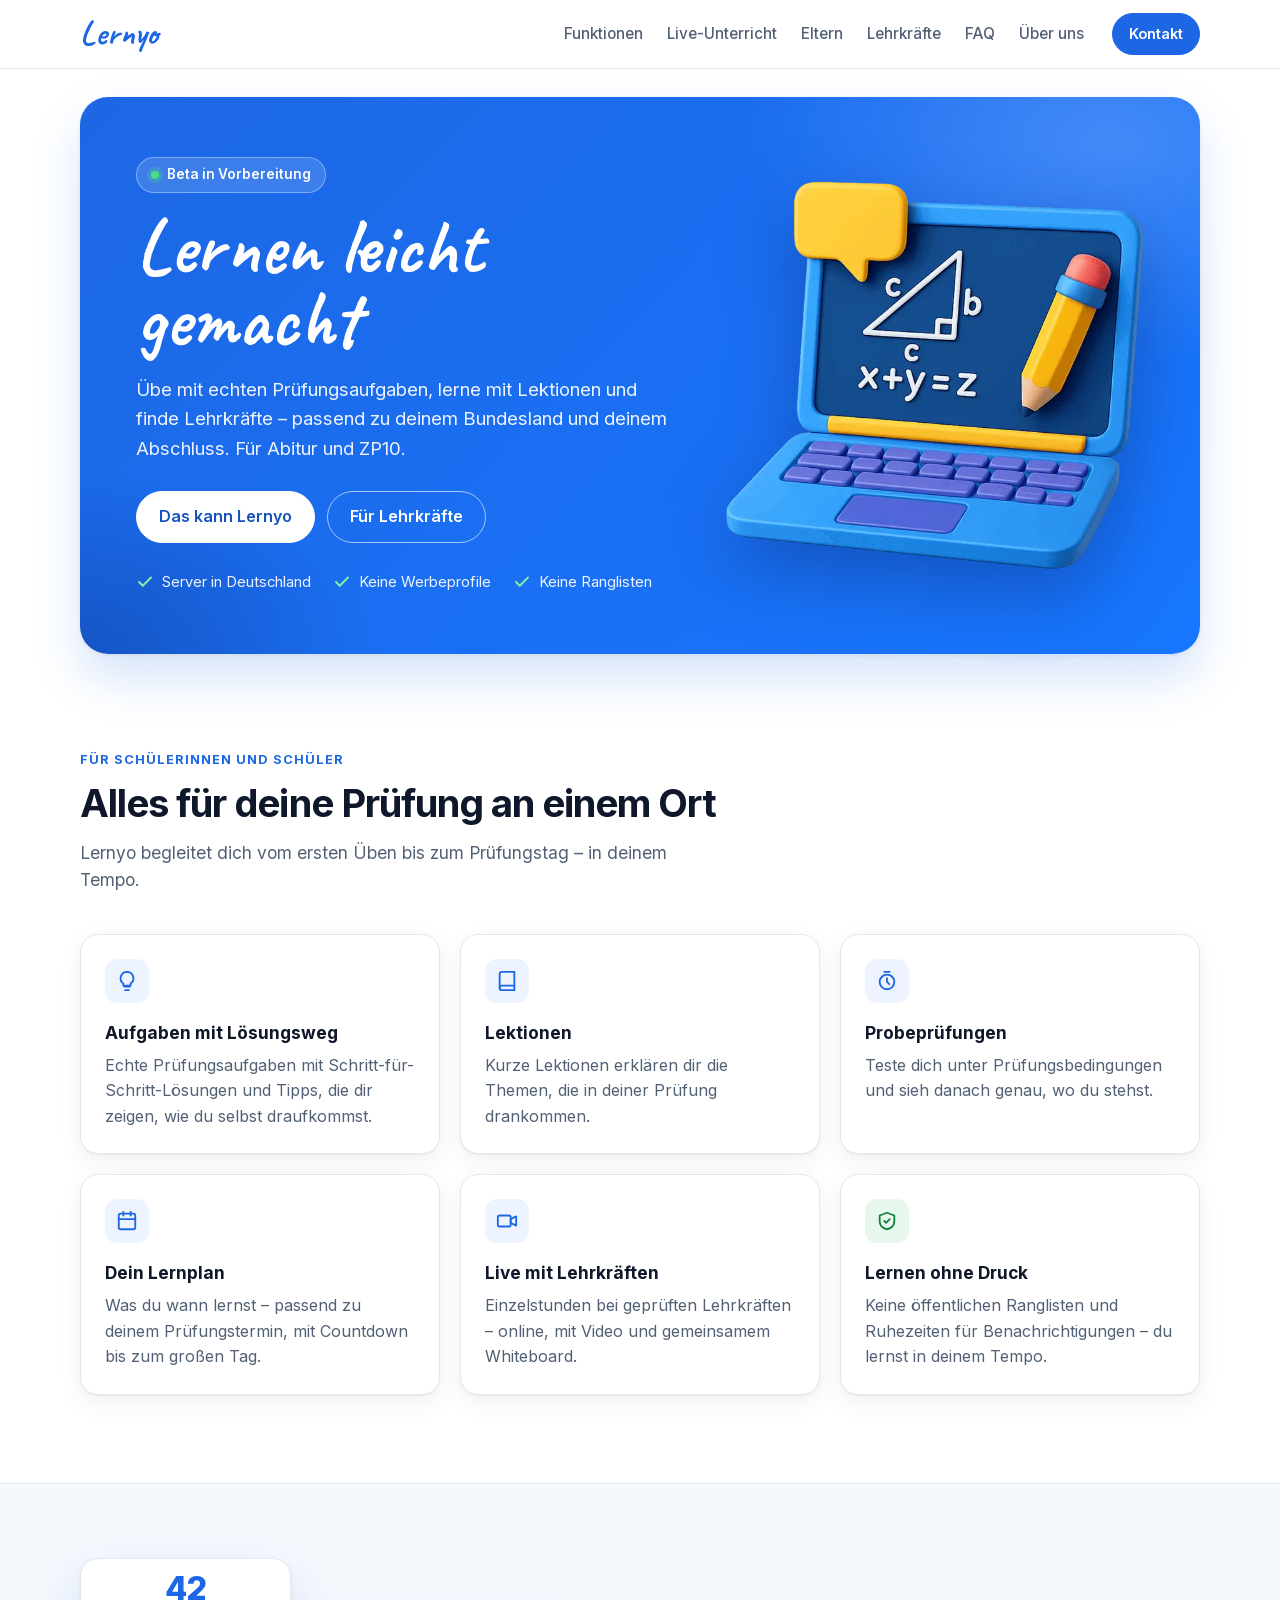
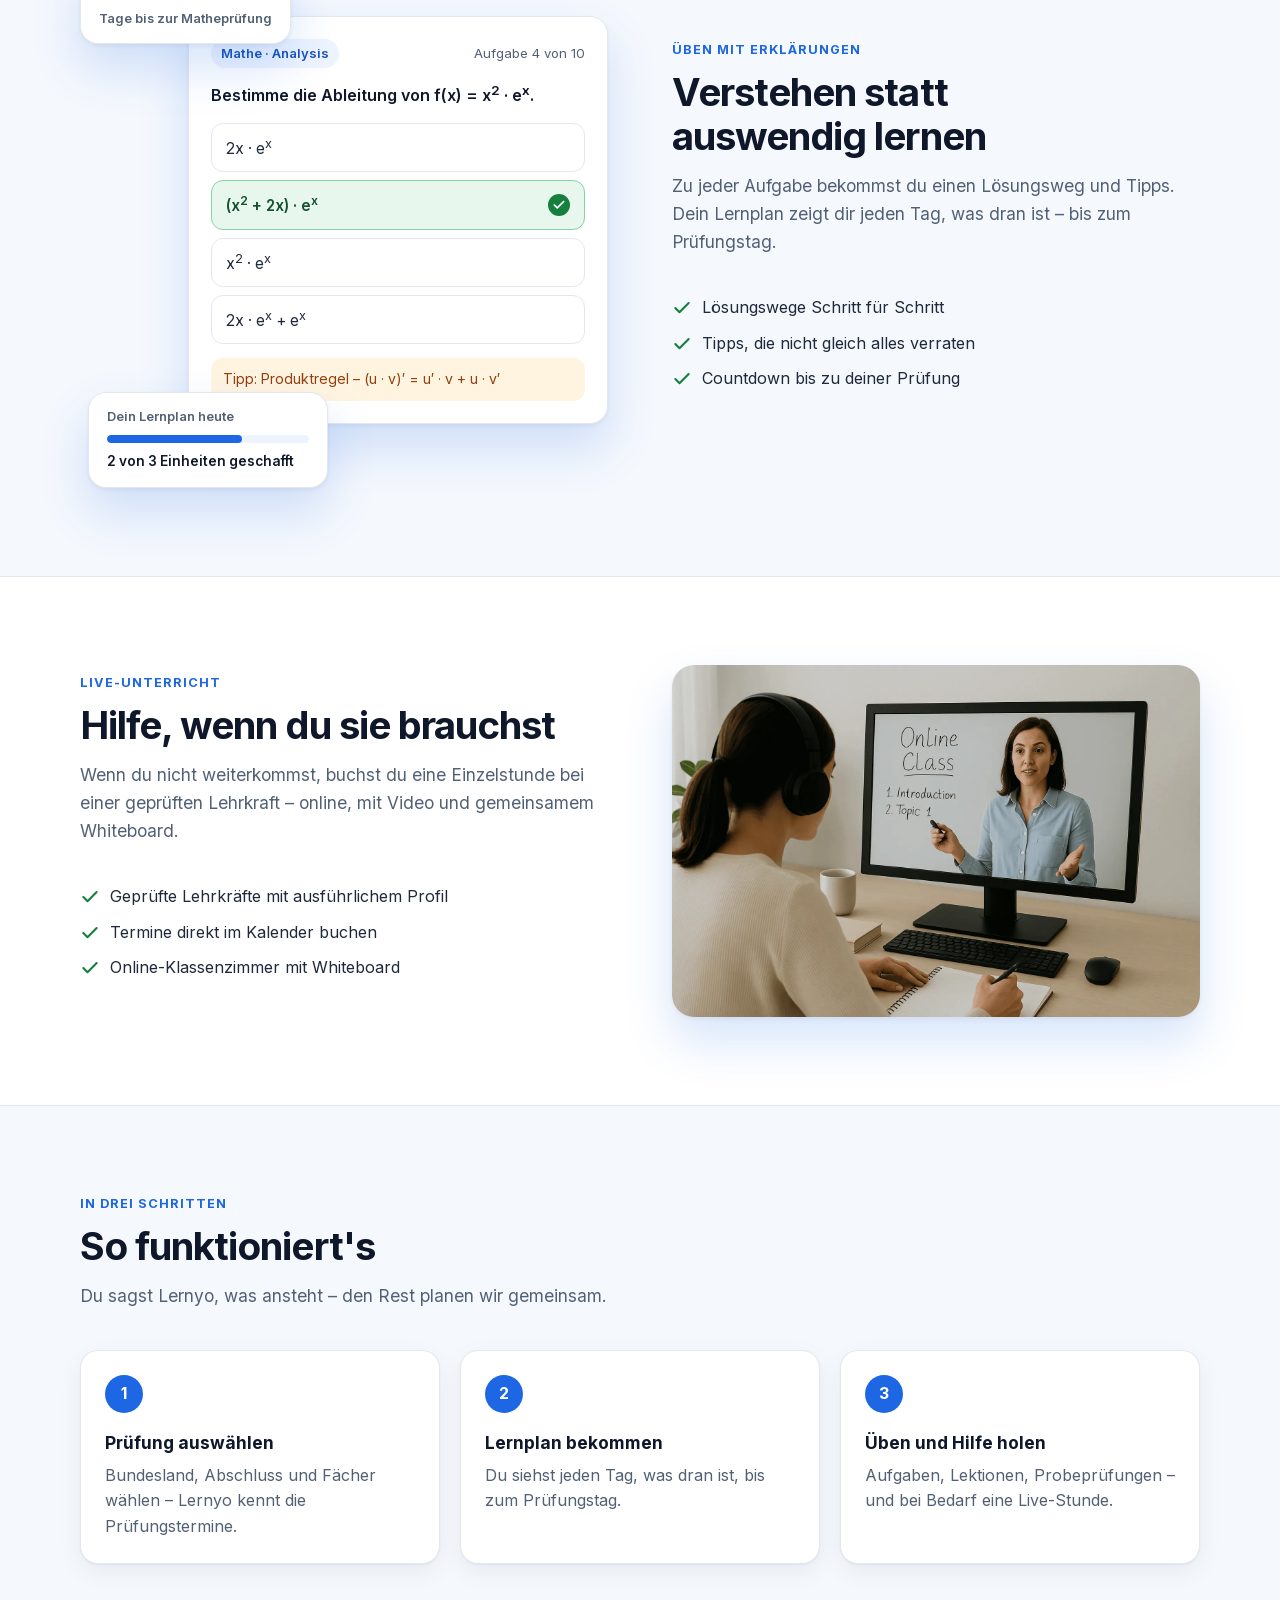
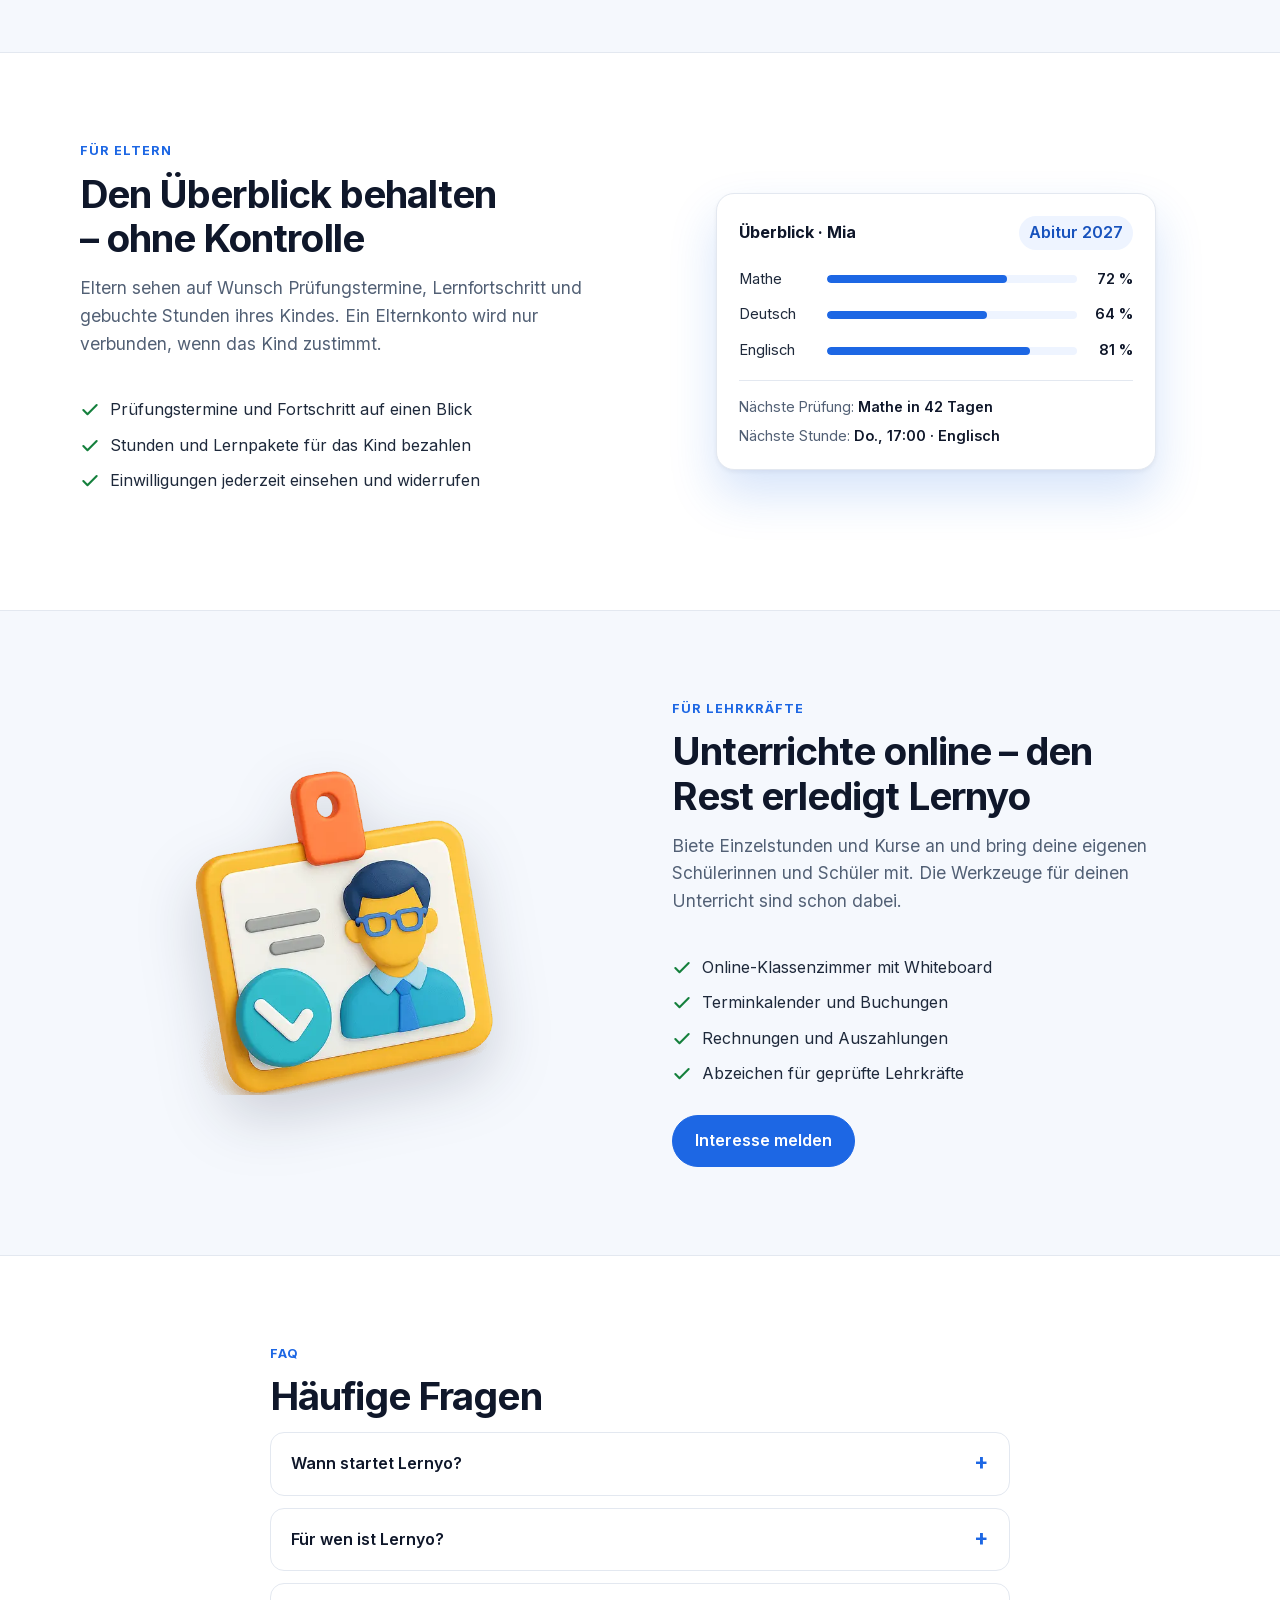
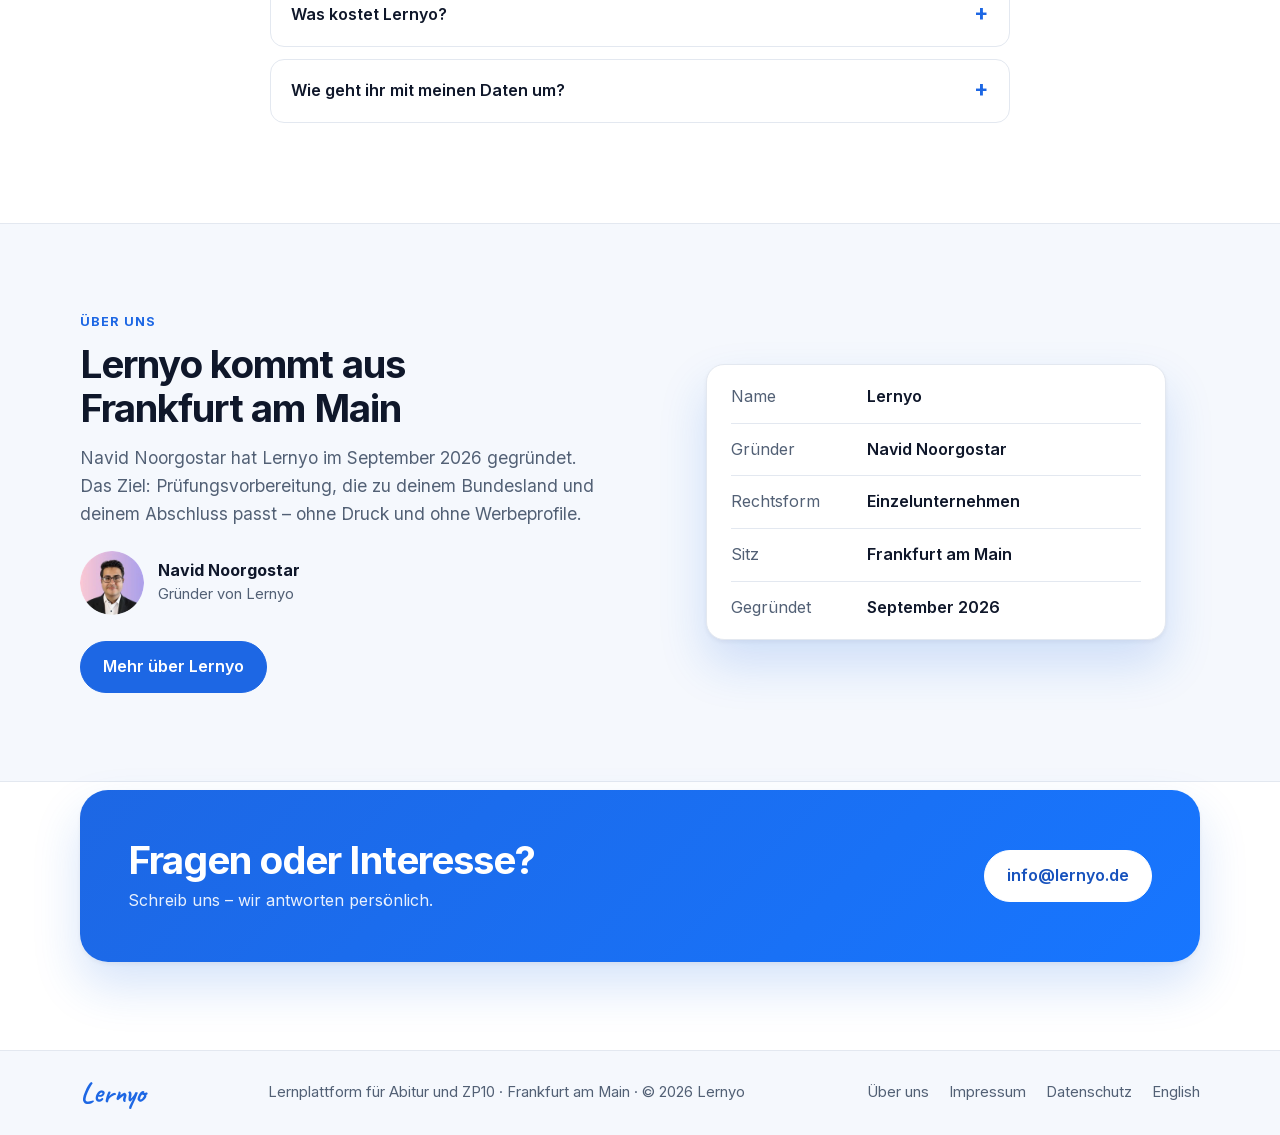
==== commit 80c97247: "Add an About page, an English page and company details for search engines - Über uns: founder with p" ====
--- a/index.html
+++ b/index.html
@@ -5,16 +5,59 @@
 <meta name="viewport" content="width=device-width, initial-scale=1">
 <title>Lernyo – Lernen und üben für Abitur & ZP10</title>
 <meta name="description" content="Übe mit echten Prüfungsaufgaben, lerne mit Lektionen und finde Lehrkräfte – passend zu deinem Bundesland und deinem Abschluss. Lernyo für Abitur und ZP10.">
+<link rel="canonical" href="https://lernyo.de/">
+<link rel="alternate" hreflang="de" href="https://lernyo.de/">
+<link rel="alternate" hreflang="en" href="https://lernyo.de/en/">
+<link rel="alternate" hreflang="x-default" href="https://lernyo.de/">
 <meta property="og:title" content="Lernyo – Lernen und üben für Abitur & ZP10">
 <meta property="og:description" content="Echte Prüfungsaufgaben mit Lösungsweg, Lektionen, Lernplan und Live-Unterricht mit geprüften Lehrkräften.">
 <meta property="og:type" content="website">
 <meta property="og:url" content="https://lernyo.de/">
+<meta property="og:site_name" content="Lernyo">
 <meta property="og:locale" content="de_DE">
+<meta property="og:locale:alternate" content="en_GB">
+<meta property="og:image" content="https://lernyo.de/img/og-de.png">
+<meta property="og:image:width" content="1200">
+<meta property="og:image:height" content="630">
+<meta property="og:image:alt" content="Lernyo – Lernen und üben für Abitur & ZP10">
+<meta name="twitter:card" content="summary_large_image">
 <meta name="theme-color" content="#1d67e4">
 <link rel="icon" href="favicon.svg" type="image/svg+xml">
+<link rel="apple-touch-icon" href="apple-touch-icon.png">
 <link rel="preload" href="fonts/caveat-latin.woff2" as="font" type="font/woff2" crossorigin>
 <link rel="preload" href="fonts/inter-latin.woff2" as="font" type="font/woff2" crossorigin>
 <link rel="stylesheet" href="style.css">
+<script type="application/ld+json">
+{
+  "@context": "https://schema.org",
+  "@graph": [
+    {
+      "@type": "Organization",
+      "@id": "https://lernyo.de/#organization",
+      "name": "Lernyo",
+      "legalName": "Navid Noorgostar – Lernyo",
+      "url": "https://lernyo.de/",
+      "logo": "https://lernyo.de/img/logo.png",
+      "image": "https://lernyo.de/img/og-de.png",
+      "description": "Lernplattform für Schülerinnen und Schüler, die sich auf das Abitur oder die ZP10 vorbereiten.",
+      "foundingDate": "2026-09",
+      "foundingLocation": { "@type": "Place", "name": "Frankfurt am Main, Deutschland" },
+      "founder": { "@type": "Person", "name": "Navid Noorgostar", "jobTitle": "Gründer", "image": "https://lernyo.de/img/navid-noorgostar.webp" },
+      "address": { "@type": "PostalAddress", "postalCode": "65933", "addressLocality": "Frankfurt am Main", "addressCountry": "DE" },
+      "email": "info@lernyo.de",
+      "areaServed": { "@type": "Country", "name": "Deutschland" }
+    },
+    {
+      "@type": "WebSite",
+      "@id": "https://lernyo.de/#website",
+      "url": "https://lernyo.de/",
+      "name": "Lernyo",
+      "inLanguage": "de-DE",
+      "publisher": { "@id": "https://lernyo.de/#organization" }
+    }
+  ]
+}
+</script>
 </head>
 <body>
 <header class="site-header">
@@ -26,6 +69,7 @@
       <a href="#eltern">Eltern</a>
       <a href="#lehrkraefte">Lehrkräfte</a>
       <a href="#faq">FAQ</a>
+      <a href="ueber-uns.html">Über uns</a>
     </nav>
     <a class="btn btn-small" href="#kontakt">Kontakt</a>
   </div>
@@ -244,6 +288,30 @@
     </div>
   </section>
 
+  <section class="section alt" id="ueber-uns">
+    <div class="wrap split">
+      <div class="prose">
+        <p class="eyebrow">Über uns</p>
+        <h2>Lernyo kommt aus Frankfurt am Main</h2>
+        <p class="section-lead">Navid Noorgostar hat Lernyo im September 2026 gegründet. Das Ziel: Prüfungsvorbereitung, die zu deinem Bundesland und deinem Abschluss passt – ohne Druck und ohne Werbeprofile.</p>
+        <div class="byline">
+          <img src="img/navid-noorgostar-160.webp" width="160" height="160" loading="lazy" decoding="async" alt="">
+          <div><strong>Navid Noorgostar</strong><span>Gründer von Lernyo</span></div>
+        </div>
+        <a class="btn" href="ueber-uns.html">Mehr über Lernyo</a>
+      </div>
+      <div class="visual">
+        <dl class="mock facts">
+          <div><dt>Name</dt><dd>Lernyo</dd></div>
+          <div><dt>Gründer</dt><dd>Navid Noorgostar</dd></div>
+          <div><dt>Rechtsform</dt><dd>Einzelunternehmen</dd></div>
+          <div><dt>Sitz</dt><dd>Frankfurt am Main</dd></div>
+          <div><dt>Gegründet</dt><dd>September 2026</dd></div>
+        </dl>
+      </div>
+    </div>
+  </section>
+
   <section class="contact-band" id="kontakt">
     <div class="wrap">
       <div class="contact-box">
@@ -260,10 +328,12 @@
 <footer class="site-footer">
   <div class="wrap foot">
     <a class="logo" href="./">Lernyo</a>
-    <span>Lernplattform für Abitur und ZP10 · © 2026 Lernyo</span>
-    <nav aria-label="Rechtliches">
+    <span>Lernplattform für Abitur und ZP10 · Frankfurt am Main · © 2026 Lernyo</span>
+    <nav aria-label="Weitere Seiten">
+      <a href="ueber-uns.html">Über uns</a>
       <a href="impressum.html">Impressum</a>
       <a href="datenschutz.html">Datenschutz</a>
+      <a href="en/" hreflang="en" lang="en">English</a>
     </nav>
   </div>
 </footer>
--- a/style.css
+++ b/style.css
@@ -58,7 +58,7 @@
 .nav { display: flex; align-items: center; gap: 28px; height: 68px; }
 .logo { font-family: "Caveat", "Segoe Script", cursive; font-weight: 700; font-size: 2.1rem; line-height: 1; color: var(--brand); text-decoration: none; }
 .nav-links { display: flex; gap: 24px; margin-left: auto; }
-.nav-links a { color: var(--muted); text-decoration: none; font-weight: 500; font-size: .95rem; }
+.nav-links a { color: var(--muted); text-decoration: none; font-weight: 500; font-size: .95rem; white-space: nowrap; }
 .nav-links a:hover { color: var(--ink); }
 
 /* Buttons */
@@ -108,6 +108,9 @@
 h2 { font-size: clamp(1.7rem, 3.2vw, 2.4rem); line-height: 1.15; letter-spacing: -.025em; color: var(--ink); margin: 0 0 14px; }
 .section-lead { color: var(--muted); font-size: 1.08rem; max-width: 640px; margin: 0 0 40px; }
 .grid-3 { display: grid; grid-template-columns: repeat(3, 1fr); gap: 20px; }
+.grid-2 { display: grid; grid-template-columns: repeat(2, 1fr); gap: 20px; }
+.card .more { display: inline-block; margin-top: 14px; font-weight: 600; text-decoration: none; }
+.card .more:hover { text-decoration: underline; }
 .card { background: #fff; border: 1px solid var(--border); border-radius: var(--radius); padding: 24px; box-shadow: var(--shadow); }
 .card h3 { font-size: 1.08rem; color: var(--ink); margin: 16px 0 6px; }
 .card p { margin: 0; color: var(--muted); }
@@ -184,6 +187,42 @@
 .foot a:not(.logo) { color: var(--muted); text-decoration: none; }
 .foot a:not(.logo):hover { color: var(--ink); }
 
+/* Subpages */
+.page-head { padding: 64px 0 8px; }
+.page-head h1 { font-size: clamp(2rem, 4.4vw, 3rem); line-height: 1.1; letter-spacing: -.03em; color: var(--ink); margin: 0 0 16px; max-width: 900px; text-wrap: balance; }
+.page-head .section-lead { margin-bottom: 0; }
+.page-head + .section { padding-top: 56px; }
+h2 { text-wrap: balance; }
+.nav-links a[aria-current="page"] { color: var(--ink); font-weight: 600; }
+.prose p:not(.eyebrow) { margin: 0 0 14px; max-width: 620px; }
+.prose p:not(.eyebrow):last-of-type { margin-bottom: 0; }
+.prose .btn { margin-top: 26px; }
+
+/* Founder */
+.founder { text-align: center; }
+.founder-photo { width: min(300px, 72%); height: auto; margin: 0 auto; border-radius: 50%; filter: drop-shadow(0 24px 30px rgba(15, 23, 42, .16)); }
+.founder figcaption { margin-top: 18px; }
+.founder figcaption strong { display: block; color: var(--ink); font-size: 1.1rem; }
+.founder figcaption span { color: var(--muted); }
+.byline { display: flex; align-items: center; gap: 14px; margin: 24px 0 0; }
+.byline img { width: 64px; height: 64px; border-radius: 50%; flex: none; }
+.byline strong { display: block; color: var(--ink); line-height: 1.3; }
+.byline span { color: var(--muted); font-size: .92rem; }
+
+/* Company facts */
+.facts { margin: 0; padding: 6px 24px; max-width: 460px; margin-left: auto; margin-right: auto; }
+.facts div { display: grid; grid-template-columns: 120px 1fr; gap: 16px; padding: 13px 0; border-bottom: 1px solid var(--border); }
+.facts div:last-child { border-bottom: 0; }
+.facts dt { color: var(--muted); }
+.facts dd { margin: 0; color: var(--ink); font-weight: 600; }
+
+/* Timeline */
+.timeline { list-style: none; padding: 0; margin: 0; display: grid; gap: 14px; max-width: 760px; }
+.timeline li { display: grid; grid-template-columns: 150px 1fr; gap: 20px; align-items: baseline; }
+.timeline .when { font-weight: 700; color: var(--brand); }
+.timeline li p { color: var(--text); }
+.timeline li.next { background: transparent; border-style: dashed; box-shadow: none; }
+
 /* Legal pages */
 .legal { padding-top: 48px; padding-bottom: 72px; }
 .legal > * { max-width: 760px; }
@@ -192,11 +231,16 @@
 .legal p { margin: 0 0 10px; }
 
 /* Responsive */
+@media (max-width: 960px) {
+  .nav { gap: 20px; }
+  .nav-links { gap: 18px; }
+}
 @media (max-width: 900px) {
   .hero-card { grid-template-columns: 1fr; padding: 40px 28px; }
   .hero-img { max-width: 300px; }
   .split { grid-template-columns: 1fr; gap: 40px; }
   .split .visual { order: 2; }
+  .split .visual.first { order: 0; }
   .practice-visual { padding: 0; display: grid; grid-template-columns: 1fr 1fr; gap: 12px; }
   .q-card { grid-column: 1 / -1; margin: 0; max-width: none; }
   .float { position: static; width: auto; }
@@ -210,6 +254,10 @@
   .section { padding: 64px 0; }
   .hero { padding-top: 16px; }
   .hero-card { padding: 32px 22px; border-radius: 22px; }
-  .grid-3, .steps { grid-template-columns: 1fr; }
+  .grid-3, .grid-2, .steps { grid-template-columns: 1fr; }
   .contact-box { padding: 32px 24px; }
-}
+  .page-head { padding-top: 40px; }
+  .facts { padding: 4px 18px; }
+  .facts div { grid-template-columns: 1fr; gap: 2px; padding: 11px 0; }
+  .timeline li { grid-template-columns: 1fr; gap: 4px; }
+}
